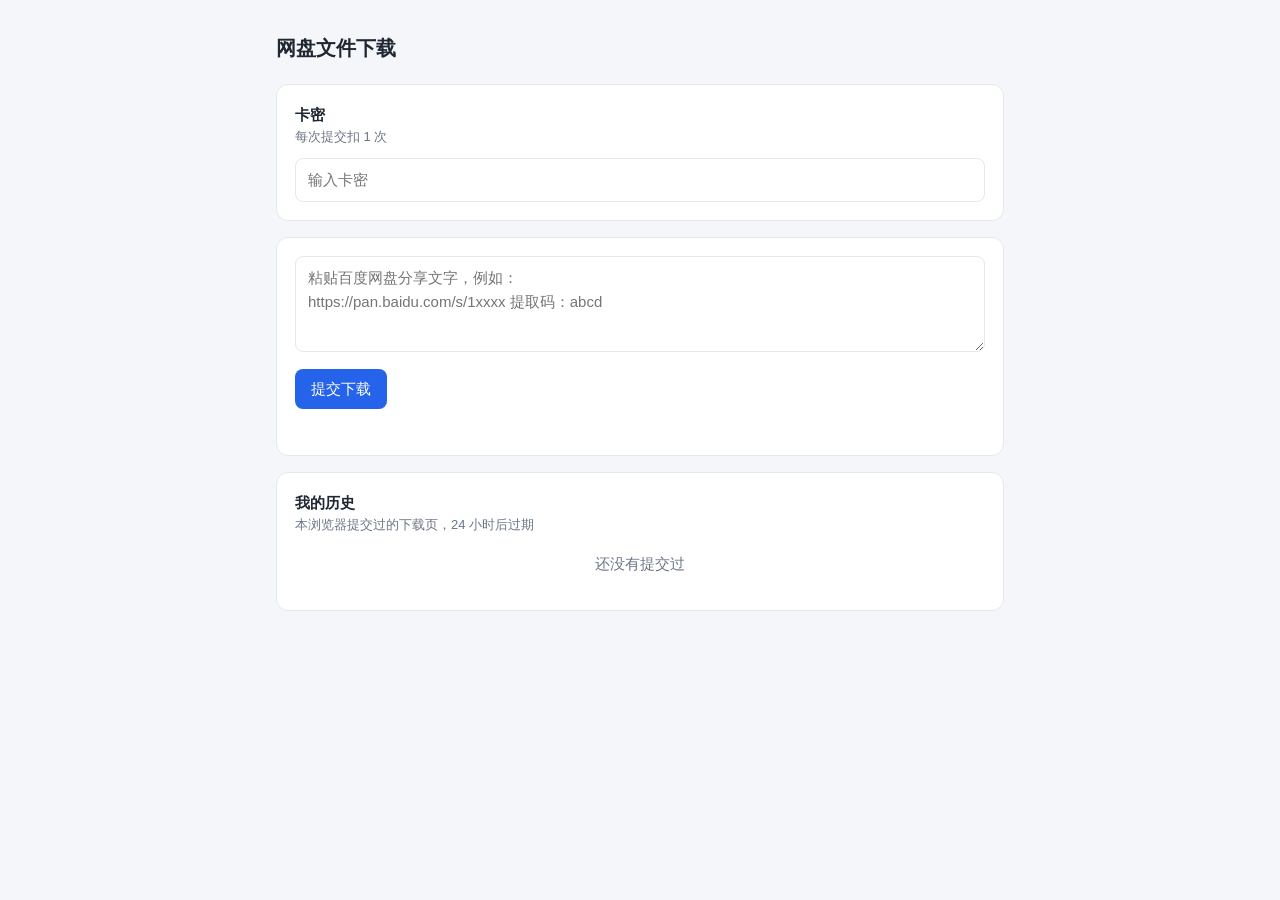
==== shop/index.html @ 54ba185f "update" ====
<!doctype html>
<html lang="zh-CN">
<head>
<meta charset="utf-8">
<meta name="viewport" content="width=device-width, initial-scale=1">
<title>网盘文件下载</title>
<style>
  * { box-sizing: border-box; }
  body { margin: 0; background: #f4f6fa; color: #1f2733;
         font: 15px/1.6 -apple-system, BlinkMacSystemFont, "Segoe UI", "PingFang SC", "Microsoft YaHei", sans-serif; }
  .wrap { max-width: 760px; margin: 0 auto; padding: 24px 16px 64px; }
  h1 { font-size: 20px; margin: 8px 0 20px; }
  h1 a { color: inherit; text-decoration: none; }
  .card { background: #fff; border: 1px solid #e4e8ef; border-radius: 12px; padding: 18px; margin-bottom: 16px; }
  input, textarea { width: 100%; padding: 9px 12px; border: 1px solid #e4e8ef; border-radius: 8px; font: inherit; }
  textarea { min-height: 96px; resize: vertical; }
  button { border: 0; border-radius: 8px; padding: 8px 16px; font: inherit; background: #2563eb; color: #fff; cursor: pointer; }
  button.ghost { background: #eef2ff; color: #2563eb; }
  .row { display: flex; gap: 8px; align-items: center; margin-top: 10px; flex-wrap: wrap; }
  .row input { flex: 1; min-width: 200px; }
  .msg { font-size: 14px; min-height: 20px; margin-top: 8px; }
  .ok { color: #16a34a; } .err { color: #dc2626; } .warn { color: #d97706; }
  .top { display: flex; justify-content: space-between; gap: 10px; }
  .title { font-weight: 600; word-break: break-all; }
  .tag { font-size: 12px; padding: 2px 10px; border-radius: 999px; background: #eef2f7; white-space: nowrap; height: fit-content; }
  .bar { height: 8px; background: #edf0f5; border-radius: 99px; margin: 10px 0 6px; overflow: hidden; }
  .bar i { display: block; height: 100%; background: #2563eb; }
  .meta { color: #6b7686; font-size: 13px; word-break: break-all; }
  .meta span { margin-right: 14px; }
  .history a { display: block; padding: 10px 0; border-top: 1px solid #e4e8ef; color: #2563eb; text-decoration: none; word-break: break-all; }
  .history a:first-child { border-top: 0; }
  .empty { color: #6b7686; text-align: center; padding: 16px 0; }
  .hidden { display: none; }
</style>
</head>
<body>
<div class="wrap">
  <h1><a href="/">网盘文件下载</a></h1>

  <div id="home" class="hidden">
    <div class="card">
      <strong>卡密</strong>
      <div class="meta">每次提交扣 1 次</div>
      <div class="row"><input id="code" type="password" placeholder="输入卡密"></div>
    </div>

    <div class="card">
      <textarea id="share" placeholder="粘贴百度网盘分享文字，例如：&#10;https://pan.baidu.com/s/1xxxx 提取码：abcd"></textarea>
      <div class="row"><button id="submit">提交下载</button></div>
      <div class="msg" id="submit-msg"></div>
    </div>

    <div class="card">
      <strong>我的历史</strong>
      <div class="meta">本浏览器提交过的下载页，24 小时后过期</div>
      <div class="history" id="history"></div>
    </div>
  </div>

  <div id="task" class="hidden">
    <div class="card" id="task-card"></div>
    <a href="/"><button>返回首页，提交新的下载</button></a>
  </div>
</div>

<script>
const HISTORY_STORE = "shop_history";
const STATUS = { queued: "排队中", running: "下载中", done: "完成", failed: "失败", submitted: "网盘转存中，完成后自动下载" };
const ACTIVE = ["queued", "running", "submitted"];
const $ = id => document.getElementById(id);

async function api(method, path, body) {
  const headers = {};
  if (body !== undefined) headers["Content-Type"] = "application/json";
  const res = await fetch(path, { method, headers, body: body === undefined ? undefined : JSON.stringify(body) });
  let json = null;
  try { json = await res.json(); } catch (e) {}
  if (!json || !json.ok) throw (json && json.error) || { code: "http_" + res.status, message: "请求失败" };
  return json.data;
}

function show(el, cls, text) { el.className = "msg " + cls; el.textContent = text; }
function showErr(el, e) { show(el, "err", e.code + "：" + (e.hint || e.message)); }
function esc(s) { return String(s).replace(/[&<>"']/g, c => ({ "&": "&amp;", "<": "&lt;", ">": "&gt;", '"': "&quot;", "'": "&#39;" }[c])); }
function localTime(iso) { return new Date(iso).toLocaleString(); }

function bytes(n) {
  const u = ["B", "kB", "MB", "GB", "TB"]; let i = 0;
  while (n >= 1000 && i < u.length - 1) { n /= 1000; i++; }
  return (i ? n.toFixed(1) : n) + " " + u[i];
}
function eta(s) {
  if (s >= 3600) return Math.floor(s / 3600) + "小时" + Math.floor(s % 3600 / 60) + "分";
  if (s >= 60) return Math.floor(s / 60) + "分" + s % 60 + "秒";
  return s + "秒";
}

// ---- 首页 ----------------------------------------------------------

function history() {
  let list = [];
  try { list = JSON.parse(localStorage.getItem(HISTORY_STORE)) || []; } catch (e) {}
  const alive = list.filter(h => new Date(h.expires_at) > new Date());
  if (alive.length !== list.length) localStorage.setItem(HISTORY_STORE, JSON.stringify(alive));
  return alive;
}

function renderHistory() {
  const list = history();
  $("history").innerHTML = list.length
    ? list.map(h => `<a href="${esc(h.page)}">${esc(h.url)}<div class="meta">提交于 ${esc(localTime(h.created_at))}，过期于 ${esc(localTime(h.expires_at))}</div></a>`).join("")
    : `<div class="empty">还没有提交过</div>`;
}

function initHome() {
  $("home").classList.remove("hidden");
  localStorage.removeItem("shop_access_key"); // 清除旧版本保存过的密钥
  $("submit").onclick = async () => {
    const code = $("code").value.trim();
    if (!code) { show($("submit-msg"), "warn", "请先输入卡密"); return; }
    try {
      const t = await api("POST", "/tasks", { text: $("share").value, code });
      const list = history();
      list.unshift({ page: t.page, url: t.url, created_at: t.created_at, expires_at: t.page_expires_at, remaining: t.remaining });
      localStorage.setItem(HISTORY_STORE, JSON.stringify(list));
      location.href = t.page;
    } catch (e) { showErr($("submit-msg"), e); }
  };
  renderHistory();
}

// ---- 专属页面 ------------------------------------------------------

const token = location.pathname.startsWith("/t/") ? location.pathname.slice(3) : null;
const pageExp = token ? Number(token.split(".")[1]) * 1000 : 0;
let timer = null;

function single(t) { return t.status === "done" && t.saved_to && t.saved_to !== "."; }

function renderTask(t) {
  const title = single(t) ? t.saved_to.split("/").pop() : "下载任务";
  const status = t.error && t.error.code === "interrupted" ? "已中断" : (STATUS[t.status] || t.status);
  const meta = [];
  if (t.total != null) meta.push(bytes(t.downloaded || 0) + " / " + bytes(t.total));
  if (t.speed != null) meta.push(bytes(t.speed) + "/s");
  if (t.eta != null) meta.push("剩余 " + eta(t.eta));
  let html = `<div class="top"><span class="title">${esc(title)}</span><span class="tag">${esc(status)}</span></div>
    <div class="meta">分享链接：${esc(t.url)}</div>
    <div class="meta">提交于 ${esc(localTime(t.created_at))}，本页过期于 ${esc(new Date(pageExp).toLocaleString())}</div>`;
  const mine = history().find(h => h.page === location.pathname);
  if (mine && mine.remaining != null) html += `<div class="meta">本次提交后卡密剩余 ${esc(mine.remaining)} 次</div>`;
  if (ACTIVE.includes(t.status)) html += `<div class="bar"><i style="width:${t.progress}%"></i></div>`;
  if (meta.length) html += `<div class="meta">${meta.map(m => `<span>${esc(m)}</span>`).join("")}</div>`;
  if (t.status === "failed" && t.error) html += `<div class="msg err">失败原因：${esc(t.error.hint || t.error.message)}</div>`;
  if (single(t)) {
    html += `<div class="row"><button id="dl">下载文件</button><button class="ghost" id="copy">复制链接</button></div>`;
  } else if (t.status === "done") {
    html += `<div class="msg warn">多文件任务暂不支持下载</div>`;
  }
  html += `<div class="msg" id="task-msg"></div>`;
  $("task-card").innerHTML = html;
  if (single(t)) {
    $("dl").onclick = () => link(url => { location.href = url; });
    $("copy").onclick = () => link(async (url, expires_at) => {
      await navigator.clipboard.writeText(url);
      show($("task-msg"), "ok", "已复制，有效期至 " + localTime(expires_at));
    });
  }
}

async function link(use) {
  try {
    const { url, expires_at } = await api("POST", `/t/${token}/link`);
    await use(url, expires_at);
  } catch (e) { showErr($("task-msg"), e.code ? e : { code: "copy_failed", message: "复制失败，请检查浏览器权限" }); }
}

async function refreshTask() {
  try {
    const t = await api("GET", `/t/${token}/task`);
    renderTask(t);
    if (ACTIVE.includes(t.status)) timer = setTimeout(refreshTask, 2000);
  } catch (e) {
    $("task-card").innerHTML = `<div class="msg err"></div>`;
    showErr($("task-card").querySelector(".msg"), e);
  }
}

if (token) {
  $("task").classList.remove("hidden");
  refreshTask();
} else {
  initHome();
}
</script>
</body>
</html>
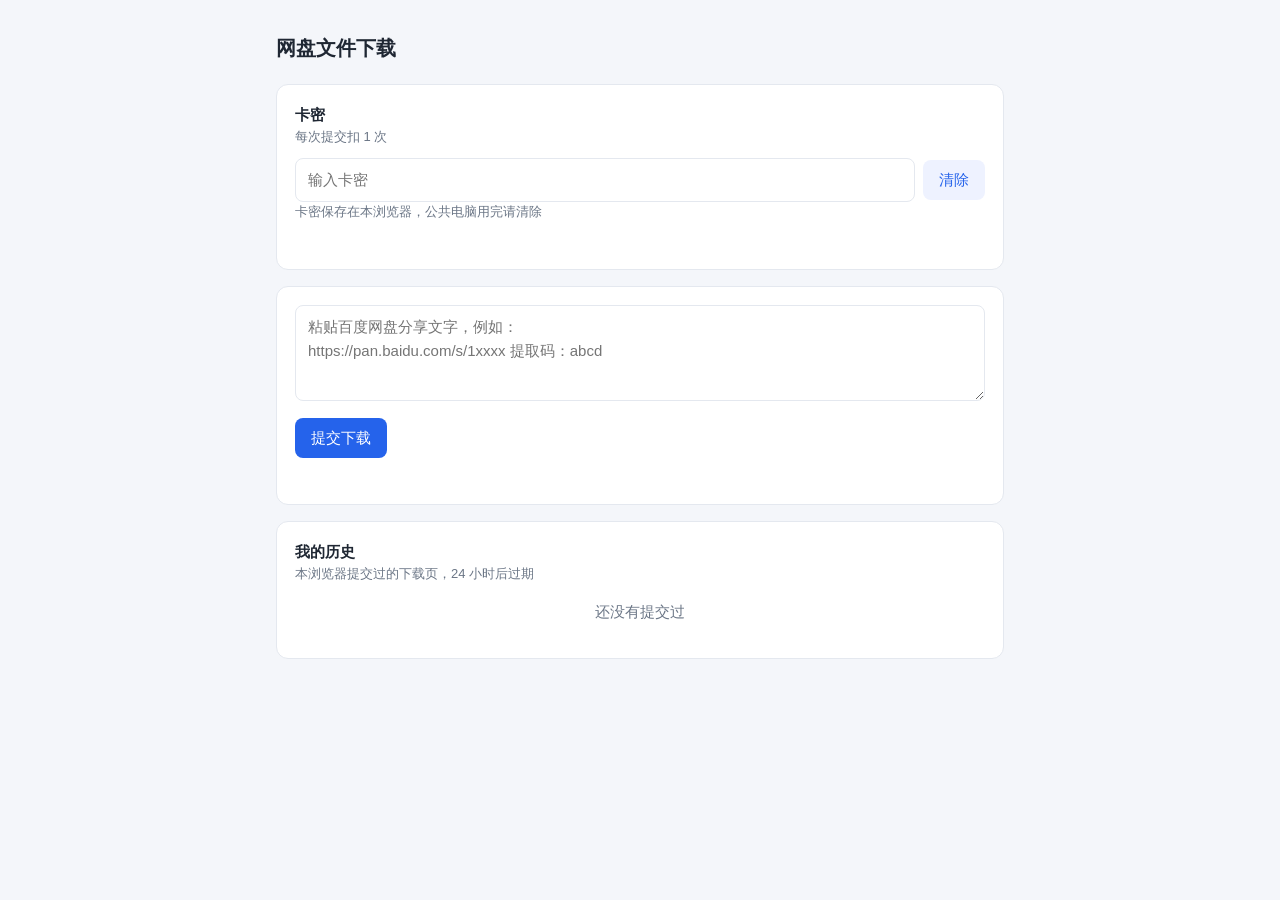
==== commit 5e49880d: "update" ====
--- a/shop/index.html
+++ b/shop/index.html
@@ -41,7 +41,12 @@
     <div class="card">
       <strong>卡密</strong>
       <div class="meta">每次提交扣 1 次</div>
-      <div class="row"><input id="code" type="password" placeholder="输入卡密"></div>
+      <div class="row">
+        <input id="code" type="password" placeholder="输入卡密" autocomplete="off">
+        <button class="ghost" id="clear-code">清除</button>
+      </div>
+      <div class="meta">卡密保存在本浏览器，公共电脑用完请清除</div>
+      <div class="msg" id="code-msg"></div>
     </div>
 
     <div class="card">
@@ -65,6 +70,8 @@
 
 <script>
 const HISTORY_STORE = "shop_history";
+const CARD_STORE = "shop_card";
+const CARD_REJECTED = ["card_invalid", "card_used", "card_type_mismatch", "card_disabled"];
 const STATUS = { queued: "排队中", running: "下载中", done: "完成", failed: "失败", submitted: "网盘转存中，完成后自动下载" };
 const ACTIVE = ["queued", "running", "submitted"];
 const $ = id => document.getElementById(id);
@@ -115,16 +122,26 @@
 function initHome() {
   $("home").classList.remove("hidden");
   localStorage.removeItem("shop_access_key"); // 清除旧版本保存过的密钥
+  $("code").value = localStorage.getItem(CARD_STORE) || "";
+  $("clear-code").onclick = () => {
+    localStorage.removeItem(CARD_STORE);
+    $("code").value = "";
+    show($("code-msg"), "ok", "已清除本浏览器保存的卡密");
+  };
   $("submit").onclick = async () => {
     const code = $("code").value.trim();
     if (!code) { show($("submit-msg"), "warn", "请先输入卡密"); return; }
     try {
       const t = await api("POST", "/tasks", { text: $("share").value, code });
+      localStorage.setItem(CARD_STORE, code);
       const list = history();
       list.unshift({ page: t.page, url: t.url, created_at: t.created_at, expires_at: t.page_expires_at, remaining: t.remaining });
       localStorage.setItem(HISTORY_STORE, JSON.stringify(list));
       location.href = t.page;
-    } catch (e) { showErr($("submit-msg"), e); }
+    } catch (e) {
+      if (CARD_REJECTED.includes(e.code)) localStorage.removeItem(CARD_STORE);
+      showErr($("submit-msg"), e);
+    }
   };
   renderHistory();
 }
@@ -152,6 +169,11 @@
   if (ACTIVE.includes(t.status)) html += `<div class="bar"><i style="width:${t.progress}%"></i></div>`;
   if (meta.length) html += `<div class="meta">${meta.map(m => `<span>${esc(m)}</span>`).join("")}</div>`;
   if (t.status === "failed" && t.error) html += `<div class="msg err">失败原因：${esc(t.error.hint || t.error.message)}</div>`;
+  if (t.status === "failed") {
+    html += t.retries_left > 0
+      ? `<div class="row"><button id="retry">重试（剩余 ${esc(t.retries_left)} 次）</button><span class="meta">不扣卡密次数</span></div>`
+      : `<div class="msg warn">本页面重试次数已用完，请返回首页重新提交</div>`;
+  }
   if (single(t)) {
     html += `<div class="row"><button id="dl">下载文件</button><button class="ghost" id="copy">复制链接</button></div>`;
   } else if (t.status === "done") {
@@ -159,6 +181,7 @@
   }
   html += `<div class="msg" id="task-msg"></div>`;
   $("task-card").innerHTML = html;
+  if ($("retry")) $("retry").onclick = retry;
   if (single(t)) {
     $("dl").onclick = () => link(url => { location.href = url; });
     $("copy").onclick = () => link(async (url, expires_at) => {
@@ -173,6 +196,18 @@
     const { url, expires_at } = await api("POST", `/t/${token}/link`);
     await use(url, expires_at);
   } catch (e) { showErr($("task-msg"), e.code ? e : { code: "copy_failed", message: "复制失败，请检查浏览器权限" }); }
+}
+
+async function retry() {
+  $("retry").disabled = true;
+  try {
+    await api("POST", `/t/${token}/retry`);
+    clearTimeout(timer);
+    await refreshTask();
+  } catch (e) {
+    $("retry").disabled = false;
+    showErr($("task-msg"), e);
+  }
 }
 
 async function refreshTask() {
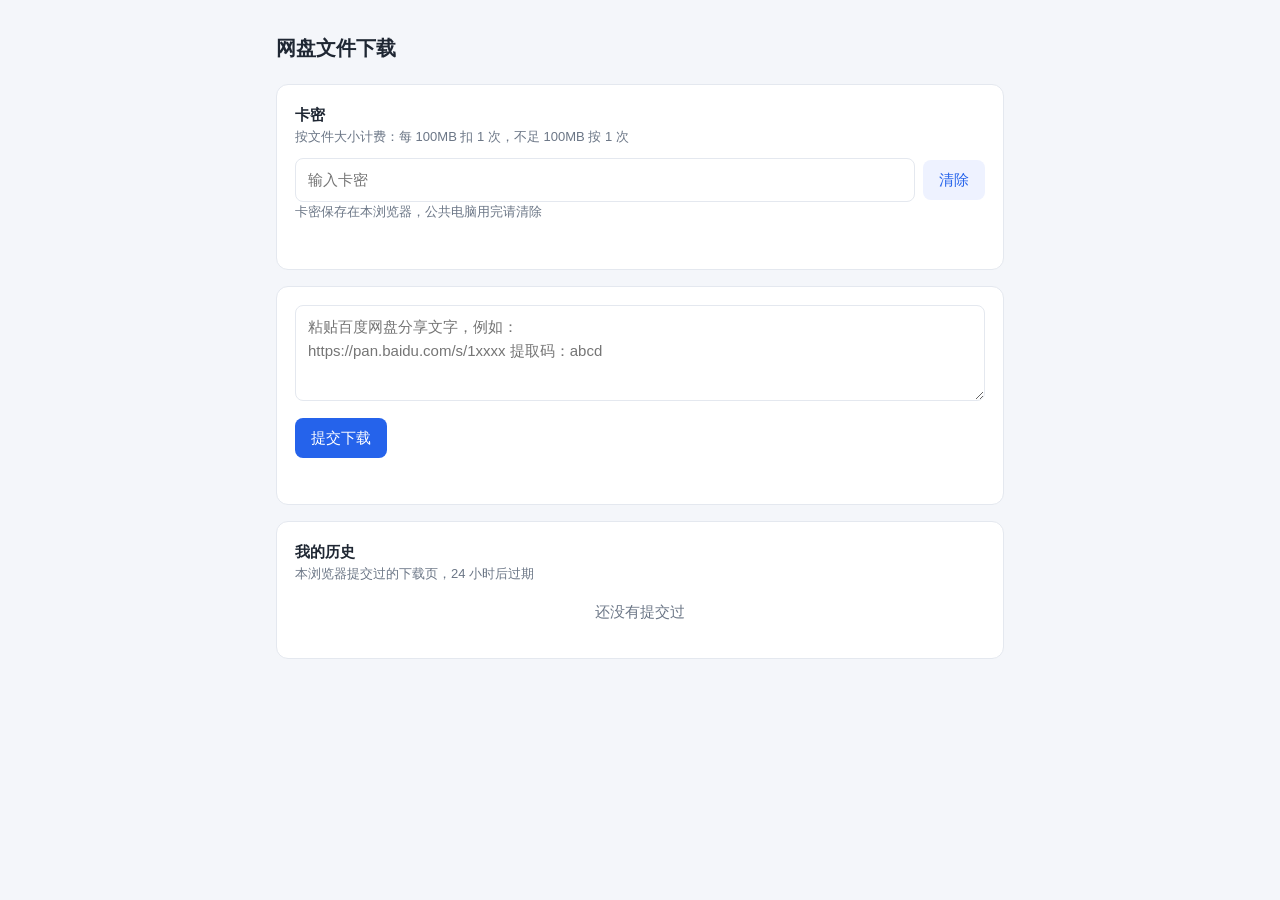
==== commit 473a4842: "update" ====
--- a/shop/index.html
+++ b/shop/index.html
@@ -19,7 +19,7 @@
   .row { display: flex; gap: 8px; align-items: center; margin-top: 10px; flex-wrap: wrap; }
   .row input { flex: 1; min-width: 200px; }
   .msg { font-size: 14px; min-height: 20px; margin-top: 8px; }
-  .ok { color: #16a34a; } .err { color: #dc2626; } .warn { color: #d97706; }
+  .ok { color: #16a34a; } .err { color: #dc2626; } .warn { color: #d97706; } .info { color: #2563eb; }
   .top { display: flex; justify-content: space-between; gap: 10px; }
   .title { font-weight: 600; word-break: break-all; }
   .tag { font-size: 12px; padding: 2px 10px; border-radius: 999px; background: #eef2f7; white-space: nowrap; height: fit-content; }
@@ -40,7 +40,7 @@
   <div id="home" class="hidden">
     <div class="card">
       <strong>卡密</strong>
-      <div class="meta">每次提交扣 1 次</div>
+      <div class="meta">按文件大小计费：每 100MB 扣 1 次，不足 100MB 按 1 次</div>
       <div class="row">
         <input id="code" type="password" placeholder="输入卡密" autocomplete="off">
         <button class="ghost" id="clear-code">清除</button>
@@ -115,7 +115,12 @@
 function renderHistory() {
   const list = history();
   $("history").innerHTML = list.length
-    ? list.map(h => `<a href="${esc(h.page)}">${esc(h.url)}<div class="meta">提交于 ${esc(localTime(h.created_at))}，过期于 ${esc(localTime(h.expires_at))}</div></a>`).join("")
+    ? list.map(h => {
+        const bits = [`提交于 ${localTime(h.created_at)}`, `过期于 ${localTime(h.expires_at)}`];
+        if (h.cost != null) bits.push(`扣 ${h.cost} 次`);
+        if (h.remaining != null) bits.push(`剩余 ${h.remaining} 次`);
+        return `<a href="${esc(h.page)}">${esc(h.url)}<div class="meta">${esc(bits.join("，"))}</div></a>`;
+      }).join("")
     : `<div class="empty">还没有提交过</div>`;
 }
 
@@ -135,7 +140,8 @@
       const t = await api("POST", "/tasks", { text: $("share").value, code });
       localStorage.setItem(CARD_STORE, code);
       const list = history();
-      list.unshift({ page: t.page, url: t.url, created_at: t.created_at, expires_at: t.page_expires_at, remaining: t.remaining });
+      list.unshift({ page: t.page, url: t.url, created_at: t.created_at, expires_at: t.page_expires_at,
+                     remaining: t.remaining, cost: t.cost });
       localStorage.setItem(HISTORY_STORE, JSON.stringify(list));
       location.href = t.page;
     } catch (e) {
@@ -165,8 +171,10 @@
     <div class="meta">分享链接：${esc(t.url)}</div>
     <div class="meta">提交于 ${esc(localTime(t.created_at))}，本页过期于 ${esc(new Date(pageExp).toLocaleString())}</div>`;
   const mine = history().find(h => h.page === location.pathname);
+  if (mine && mine.cost != null) html += `<div class="meta">本次扣费 ${esc(mine.cost)} 次</div>`;
   if (mine && mine.remaining != null) html += `<div class="meta">本次提交后卡密剩余 ${esc(mine.remaining)} 次</div>`;
   if (ACTIVE.includes(t.status)) html += `<div class="bar"><i style="width:${t.progress}%"></i></div>`;
+  if (ACTIVE.includes(t.status)) html += `<div class="msg info">请耐心等待，文件下载完成后才会生成下载链接。</div>`;
   if (meta.length) html += `<div class="meta">${meta.map(m => `<span>${esc(m)}</span>`).join("")}</div>`;
   if (t.status === "failed" && t.error) html += `<div class="msg err">失败原因：${esc(t.error.hint || t.error.message)}</div>`;
   if (t.status === "failed") {
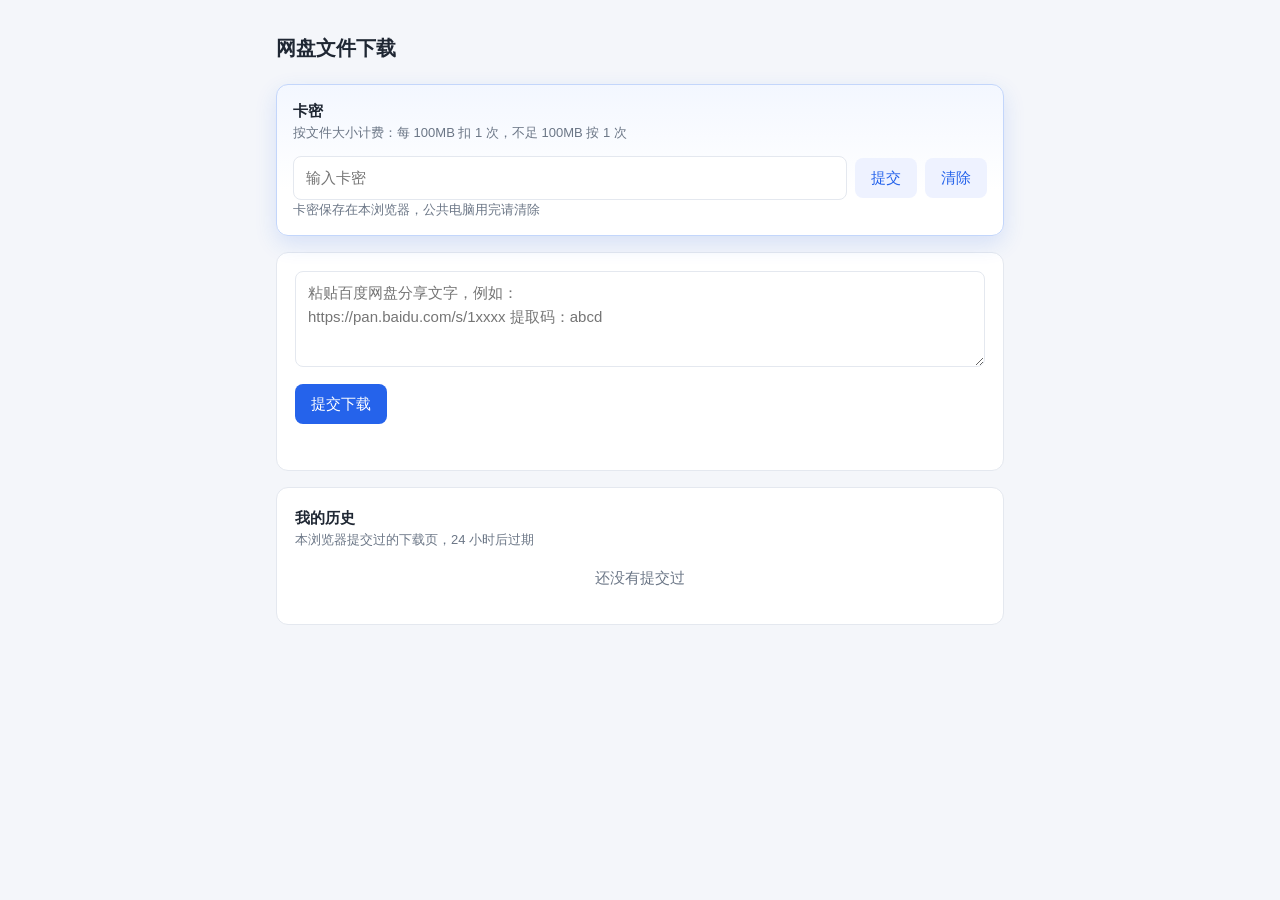
==== commit 07aff851: "update" ====
--- a/shop/index.html
+++ b/shop/index.html
@@ -30,6 +30,22 @@
   .history a { display: block; padding: 10px 0; border-top: 1px solid #e4e8ef; color: #2563eb; text-decoration: none; word-break: break-all; }
   .history a:first-child { border-top: 0; }
   .empty { color: #6b7686; text-align: center; padding: 16px 0; }
+  .pin { position: sticky; top: 8px; z-index: 20; margin-bottom: 16px; }
+  .balance-card { border: 1px solid #c3d6fb; padding: 14px 16px;
+                  background: linear-gradient(180deg, #f3f7ff, #ffffff 70%);
+                  box-shadow: 0 8px 22px rgba(37, 99, 235, .14); }
+  .balance-head { display: flex; align-items: center; justify-content: space-between; gap: 10px; }
+  .bal { display: flex; align-items: center; gap: 20px; margin-top: 12px; flex-wrap: wrap; }
+  .bal .big { font-size: 34px; font-weight: 700; color: #2563eb; line-height: 1; min-width: 96px; }
+  .bal .big small { display: block; font-size: 12px; font-weight: 500; color: #6b7686; margin-top: 5px; }
+  .bal .rest { flex: 1; min-width: 180px; }
+  .bal .kv { color: #6b7686; font-size: 13px; }
+  .bal .kv b { color: #1f2733; font-size: 15px; }
+  .bal .kv span { margin-right: 16px; }
+  .bal .bar { margin: 8px 0 0; }
+  .code-edit { margin-top: 12px; }
+  .code-edit .row { margin-top: 8px; }
+  .code-balance { border-top: 1px solid #dbe6fb; margin-top: 12px; padding-top: 4px; }
   .hidden { display: none; }
 </style>
 </head>
@@ -37,18 +53,22 @@
 <div class="wrap">
   <h1><a href="/">网盘文件下载</a></h1>
 
+  <div id="code-pin" class="pin">
+    <div class="card balance-card" id="code-card">
+      <div class="balance-head"><strong>卡密</strong></div>
+      <div class="meta">按文件大小计费：每 100MB 扣 1 次，不足 100MB 按 1 次</div>
+      <div class="code-edit">
+        <div class="row">
+          <input id="code" type="password" placeholder="输入卡密" autocomplete="off">
+          <button class="ghost" id="submit-code">提交</button>
+          <button class="ghost" id="clear-code">清除</button>
+        </div>
+        <div class="meta">卡密保存在本浏览器，公共电脑用完请清除</div>
+      </div>
+    </div>
+  </div>
+
   <div id="home" class="hidden">
-    <div class="card">
-      <strong>卡密</strong>
-      <div class="meta">按文件大小计费：每 100MB 扣 1 次，不足 100MB 按 1 次</div>
-      <div class="row">
-        <input id="code" type="password" placeholder="输入卡密" autocomplete="off">
-        <button class="ghost" id="clear-code">清除</button>
-      </div>
-      <div class="meta">卡密保存在本浏览器，公共电脑用完请清除</div>
-      <div class="msg" id="code-msg"></div>
-    </div>
-
     <div class="card">
       <textarea id="share" placeholder="粘贴百度网盘分享文字，例如：&#10;https://pan.baidu.com/s/1xxxx 提取码：abcd"></textarea>
       <div class="row"><button id="submit">提交下载</button></div>
@@ -75,6 +95,10 @@
 const STATUS = { queued: "排队中", running: "下载中", done: "完成", failed: "失败", submitted: "网盘转存中，完成后自动下载" };
 const ACTIVE = ["queued", "running", "submitted"];
 const $ = id => document.getElementById(id);
+
+const BALANCE_MS = 10000;
+let balanceTimer = null;
+let pollingCode = null;
 
 async function api(method, path, body) {
   const headers = {};
@@ -102,6 +126,104 @@
   return s + "秒";
 }
 
+// ---- 常驻置顶卡密组件 ----------------------------------------------
+
+function stopBalancePoll() {
+  if (balanceTimer) { clearTimeout(balanceTimer); balanceTimer = null; }
+  pollingCode = null;
+}
+
+function pct(remaining, uses) {
+  if (!uses || uses <= 0) return 0;
+  return Math.max(0, Math.min(100, Math.round(remaining / uses * 100)));
+}
+
+function currentInput() {
+  const el = $("code");
+  return el ? el.value : (localStorage.getItem(CARD_STORE) || "");
+}
+
+function renderCard({ balance, cost, totalBytes, live, message, msgCls } = {}) {
+  const saved = localStorage.getItem(CARD_STORE) || "";
+  const value = currentInput() || saved;
+  let html = `
+    <div class="balance-head"><strong>卡密</strong>`;
+  if (balance) html += live ? `<span class="tag">自动刷新</span>`
+                            : `<span class="tag">提交时快照</span>`;
+  html += `</div>
+    <div class="meta">按文件大小计费：每 100MB 扣 1 次，不足 100MB 按 1 次</div>
+    <div class="code-edit">
+      <div class="row">
+        <input id="code" type="password" placeholder="输入卡密" autocomplete="off" value="${esc(value)}">
+        <button class="ghost" id="submit-code">提交</button>
+        <button class="ghost" id="clear-code">清除</button>
+      </div>
+      <div class="meta">卡密保存在本浏览器，公共电脑用完请清除</div>`;
+  if (message) html += `<div class="msg ${esc(msgCls || "")}">${esc(message)}</div>`;
+  html += `</div>`;
+
+  if (balance) {
+    const { remaining, used, uses } = balance;
+    const p = pct(remaining, uses);
+    html += `<div class="code-balance"><div class="bal">
+        <div class="big">${esc(remaining)}<small>剩余次数</small></div>
+        <div class="rest">`;
+    if (cost != null) {
+      html += `<div class="kv"><span>本任务消耗 <b>${esc(cost)}</b> 次`;
+      if (totalBytes != null) html += `（大小 ${esc(bytes(totalBytes))}）`;
+      html += `</span></div>`;
+    }
+    html += `<div class="kv"><span>总次数 <b>${esc(uses)}</b></span><span>已用 <b>${esc(used)}</b></span></div>
+          <div class="bar"><i style="width:${p}%"></i></div>
+        </div></div></div>`;
+  }
+
+  $("code-card").innerHTML = html;
+  bindCard();
+}
+
+function bindCard() {
+  $("submit-code").onclick = () => {
+    const code = $("code").value.trim();
+    if (!code) { renderCard({ message: "请先输入卡密", msgCls: "warn" }); return; }
+    localStorage.setItem(CARD_STORE, code);
+    startBalancePoll(code);
+  };
+  $("clear-code").onclick = () => {
+    localStorage.removeItem(CARD_STORE);
+    stopBalancePoll();
+    renderCard({ message: "已清除本浏览器保存的卡密", msgCls: "ok" });
+  };
+}
+
+async function refreshBalance(code) {
+  try {
+    const d = await api("POST", "/card/status", { code });
+    renderCard({ balance: d, live: true });
+  } catch (e) {
+    stopBalancePoll();
+    renderCard({ message: e.code + "：" + (e.hint || e.message), msgCls: "err" });
+    return;
+  }
+  if (pollingCode === code) balanceTimer = setTimeout(() => refreshBalance(code), BALANCE_MS);
+}
+
+function startBalancePoll(code) {
+  stopBalancePoll();
+  pollingCode = code;
+  refreshBalance(code);
+}
+
+function renderCardSnapshot(mine) {
+  if (!mine || mine.remaining == null || mine.uses == null) {
+    renderCard();
+    return;
+  }
+  const used = mine.uses - mine.remaining;
+  renderCard({ balance: { remaining: mine.remaining, used, uses: mine.uses },
+               cost: mine.cost, totalBytes: mine.total_bytes, live: false });
+}
+
 // ---- 首页 ----------------------------------------------------------
 
 function history() {
@@ -116,10 +238,13 @@
   const list = history();
   $("history").innerHTML = list.length
     ? list.map(h => {
-        const bits = [`提交于 ${localTime(h.created_at)}`, `过期于 ${localTime(h.expires_at)}`];
+        const bits = [];
+        if (h.title) bits.push(h.url);
+        bits.push(`提交于 ${localTime(h.created_at)}`, `过期于 ${localTime(h.expires_at)}`);
         if (h.cost != null) bits.push(`扣 ${h.cost} 次`);
         if (h.remaining != null) bits.push(`剩余 ${h.remaining} 次`);
-        return `<a href="${esc(h.page)}">${esc(h.url)}<div class="meta">${esc(bits.join("，"))}</div></a>`;
+        const main = h.title || h.url;
+        return `<a href="${esc(h.page)}">${esc(main)}<div class="meta">${esc(bits.join("，"))}</div></a>`;
       }).join("")
     : `<div class="empty">还没有提交过</div>`;
 }
@@ -127,26 +252,28 @@
 function initHome() {
   $("home").classList.remove("hidden");
   localStorage.removeItem("shop_access_key"); // 清除旧版本保存过的密钥
-  $("code").value = localStorage.getItem(CARD_STORE) || "";
-  $("clear-code").onclick = () => {
-    localStorage.removeItem(CARD_STORE);
-    $("code").value = "";
-    show($("code-msg"), "ok", "已清除本浏览器保存的卡密");
-  };
+  const saved = localStorage.getItem(CARD_STORE) || "";
+  renderCard();
+  if (saved) startBalancePoll(saved);
+
   $("submit").onclick = async () => {
-    const code = $("code").value.trim();
+    const code = (currentInput() || "").trim();
     if (!code) { show($("submit-msg"), "warn", "请先输入卡密"); return; }
+    $("submit").disabled = true;
     try {
       const t = await api("POST", "/tasks", { text: $("share").value, code });
       localStorage.setItem(CARD_STORE, code);
       const list = history();
-      list.unshift({ page: t.page, url: t.url, created_at: t.created_at, expires_at: t.page_expires_at,
-                     remaining: t.remaining, cost: t.cost });
+      list.unshift({ page: t.page, url: t.url, title: t.title, created_at: t.created_at,
+                     expires_at: t.page_expires_at, remaining: t.remaining, cost: t.cost,
+                     uses: t.uses, total_bytes: t.total_bytes });
       localStorage.setItem(HISTORY_STORE, JSON.stringify(list));
       location.href = t.page;
     } catch (e) {
       if (CARD_REJECTED.includes(e.code)) localStorage.removeItem(CARD_STORE);
       showErr($("submit-msg"), e);
+    } finally {
+      $("submit").disabled = false;
     }
   };
   renderHistory();
@@ -161,7 +288,11 @@
 function single(t) { return t.status === "done" && t.saved_to && t.saved_to !== "."; }
 
 function renderTask(t) {
-  const title = single(t) ? t.saved_to.split("/").pop() : "下载任务";
+  const mine = history().find(h => h.page === location.pathname);
+  renderCardSnapshot(mine);
+  const title = single(t) ? t.saved_to.split("/").pop()
+    : (mine && mine.title) ? mine.title
+    : "下载任务";
   const status = t.error && t.error.code === "interrupted" ? "已中断" : (STATUS[t.status] || t.status);
   const meta = [];
   if (t.total != null) meta.push(bytes(t.downloaded || 0) + " / " + bytes(t.total));
@@ -170,9 +301,6 @@
   let html = `<div class="top"><span class="title">${esc(title)}</span><span class="tag">${esc(status)}</span></div>
     <div class="meta">分享链接：${esc(t.url)}</div>
     <div class="meta">提交于 ${esc(localTime(t.created_at))}，本页过期于 ${esc(new Date(pageExp).toLocaleString())}</div>`;
-  const mine = history().find(h => h.page === location.pathname);
-  if (mine && mine.cost != null) html += `<div class="meta">本次扣费 ${esc(mine.cost)} 次</div>`;
-  if (mine && mine.remaining != null) html += `<div class="meta">本次提交后卡密剩余 ${esc(mine.remaining)} 次</div>`;
   if (ACTIVE.includes(t.status)) html += `<div class="bar"><i style="width:${t.progress}%"></i></div>`;
   if (ACTIVE.includes(t.status)) html += `<div class="msg info">请耐心等待，文件下载完成后才会生成下载链接。</div>`;
   if (meta.length) html += `<div class="meta">${meta.map(m => `<span>${esc(m)}</span>`).join("")}</div>`;
@@ -185,7 +313,7 @@
   if (single(t)) {
     html += `<div class="row"><button id="dl">下载文件</button><button class="ghost" id="copy">复制链接</button></div>`;
   } else if (t.status === "done") {
-    html += `<div class="msg warn">多文件任务暂不支持下载</div>`;
+    html += `<div class="msg warn">任务已完成，但没有可下载的单个文件</div>`;
   }
   html += `<div class="msg" id="task-msg"></div>`;
   $("task-card").innerHTML = html;
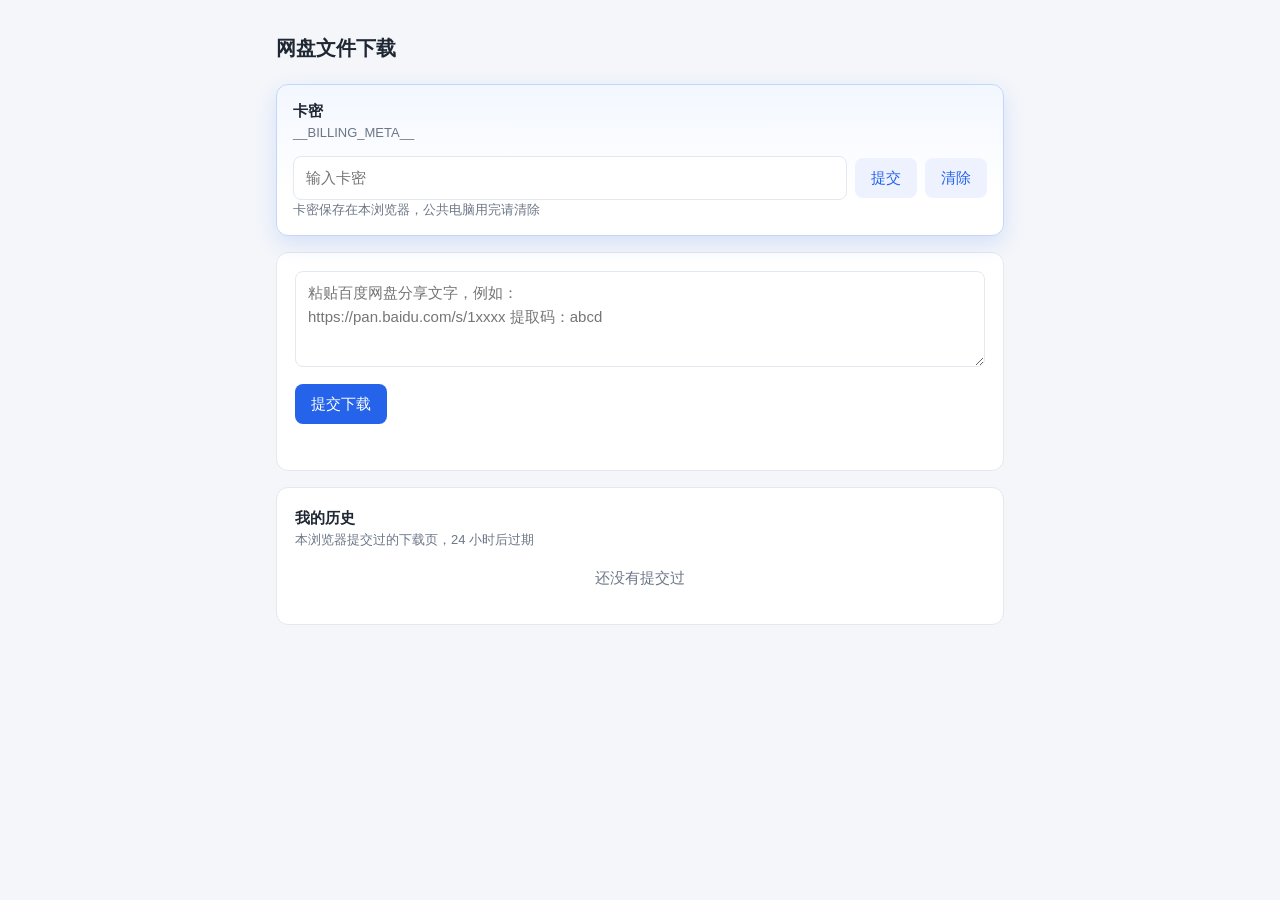
==== commit d5811f49: "update" ====
--- a/shop/index.html
+++ b/shop/index.html
@@ -56,7 +56,7 @@
   <div id="code-pin" class="pin">
     <div class="card balance-card" id="code-card">
       <div class="balance-head"><strong>卡密</strong></div>
-      <div class="meta">按文件大小计费：每 100MB 扣 1 次，不足 100MB 按 1 次</div>
+      <div class="meta" id="billing-meta"></div>
       <div class="code-edit">
         <div class="row">
           <input id="code" type="password" placeholder="输入卡密" autocomplete="off">
@@ -89,6 +89,8 @@
 </div>
 
 <script>
+const BILLING_META = "__BILLING_META__";
+document.getElementById("billing-meta").textContent = BILLING_META;
 const HISTORY_STORE = "shop_history";
 const CARD_STORE = "shop_card";
 const CARD_REJECTED = ["card_invalid", "card_used", "card_type_mismatch", "card_disabled"];
@@ -151,7 +153,7 @@
   if (balance) html += live ? `<span class="tag">自动刷新</span>`
                             : `<span class="tag">提交时快照</span>`;
   html += `</div>
-    <div class="meta">按文件大小计费：每 100MB 扣 1 次，不足 100MB 按 1 次</div>
+    <div class="meta">${esc(BILLING_META)}</div>
     <div class="code-edit">
       <div class="row">
         <input id="code" type="password" placeholder="输入卡密" autocomplete="off" value="${esc(value)}">
